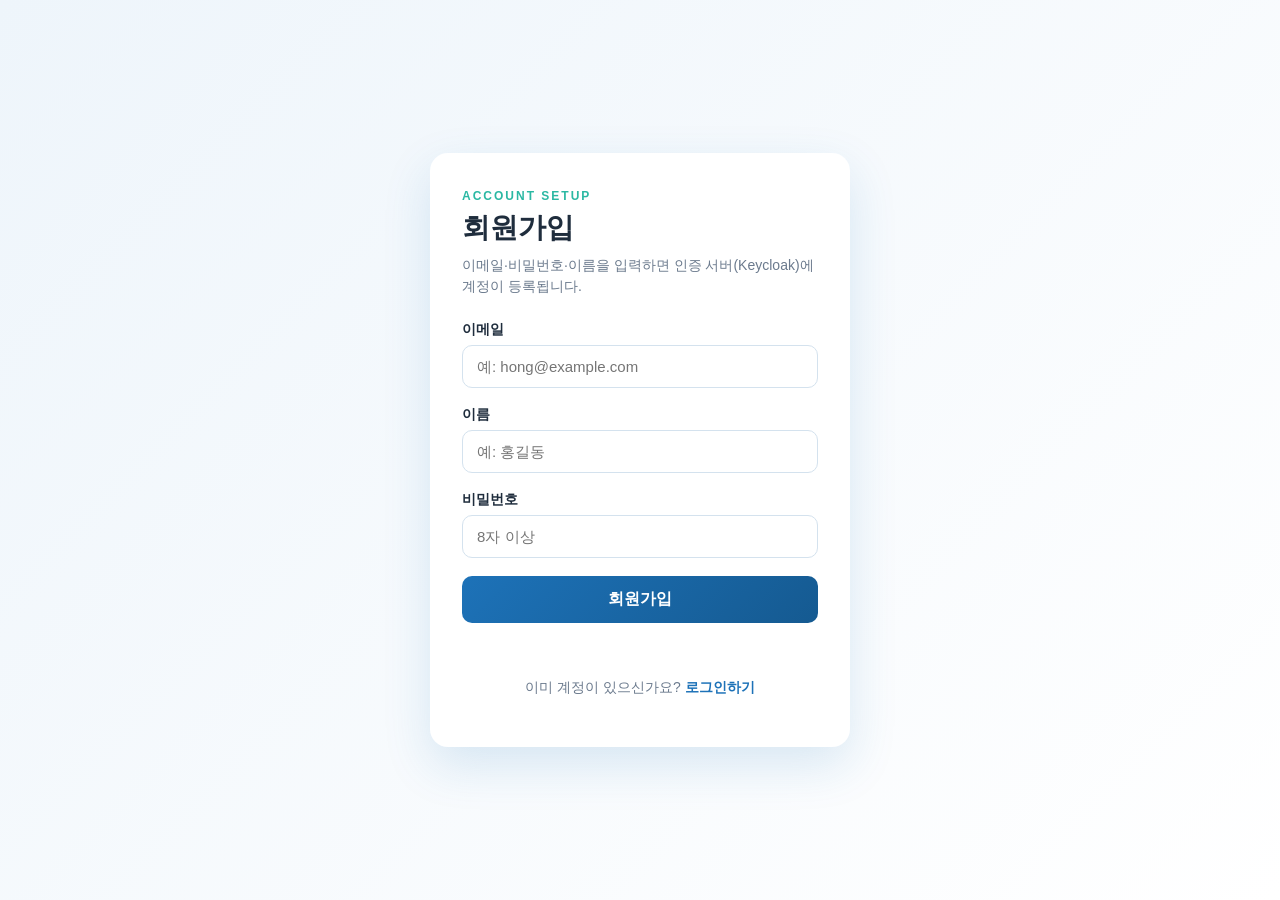
==== src/main/resources/static/register.html @ 912f334b "feat: 커스텀 회원가입 페이지(register.html) 추가 (#25) Keycloak 내장 가입 페이지 리다이렉트 대신 자체 register.html 폼 사용. app.js" ====
<!DOCTYPE html>
<html lang="ko">
<head>
    <meta charset="UTF-8">
    <meta name="viewport" content="width=device-width, initial-scale=1.0">
    <title>회원가입 · MedicalCare+</title>
    <style>
        :root {
            --blue: #1d72b8;
            --blue-dark: #155a91;
            --mint: #2bb8a3;
            --bg: #eef5fb;
            --text: #1f2d3d;
            --muted: #6b7a8d;
            --error: #d64545;
            --success: #1f9d6b;
        }
        * { box-sizing: border-box; }
        body {
            margin: 0;
            font-family: "Segoe UI", "Apple SD Gothic Neo", sans-serif;
            background: linear-gradient(135deg, var(--bg), #ffffff);
            color: var(--text);
            min-height: 100vh;
            display: flex;
            align-items: center;
            justify-content: center;
            padding: 24px;
        }
        .panel {
            width: 100%;
            max-width: 420px;
            background: #ffffff;
            border-radius: 18px;
            box-shadow: 0 18px 48px rgba(29, 114, 184, 0.15);
            padding: 36px 32px;
        }
        .eyebrow {
            margin: 0;
            text-transform: uppercase;
            letter-spacing: 2px;
            font-size: 12px;
            font-weight: 700;
            color: var(--mint);
        }
        h1 { margin: 6px 0 8px; font-size: 28px; }
        .desc { margin: 0 0 24px; color: var(--muted); font-size: 14px; line-height: 1.5; }
        label { display: block; font-weight: 600; font-size: 14px; margin-bottom: 6px; }
        .field { margin-bottom: 18px; }
        input {
            width: 100%;
            padding: 12px 14px;
            border: 1px solid #d4e2ee;
            border-radius: 10px;
            font-size: 15px;
            transition: border-color 0.15s, box-shadow 0.15s;
        }
        input:focus {
            outline: none;
            border-color: var(--blue);
            box-shadow: 0 0 0 3px rgba(29, 114, 184, 0.15);
        }
        button {
            width: 100%;
            padding: 13px;
            border: none;
            border-radius: 10px;
            background: linear-gradient(135deg, var(--blue), var(--blue-dark));
            color: #fff;
            font-size: 16px;
            font-weight: 700;
            cursor: pointer;
            transition: opacity 0.15s;
        }
        button:disabled { opacity: 0.6; cursor: not-allowed; }
        .message { margin: 16px 0 0; font-size: 14px; min-height: 20px; }
        .message.error { color: var(--error); }
        .message.success { color: var(--success); }
        .foot { margin-top: 20px; text-align: center; font-size: 14px; color: var(--muted); }
        .foot a { color: var(--blue); font-weight: 600; text-decoration: none; }
        .foot a:hover { text-decoration: underline; }
    </style>
</head>
<body>
<section class="panel" aria-label="회원가입 폼">
    <p class="eyebrow">Account Setup</p>
    <h1>회원가입</h1>
    <p class="desc">이메일·비밀번호·이름을 입력하면 인증 서버(Keycloak)에 계정이 등록됩니다.</p>

    <form id="registerForm">
        <div class="field">
            <label for="email">이메일</label>
            <input id="email" name="email" type="email" required maxlength="100" autocomplete="email" placeholder="예: hong@example.com">
        </div>
        <div class="field">
            <label for="name">이름</label>
            <input id="name" name="name" type="text" required maxlength="50" autocomplete="name" placeholder="예: 홍길동">
        </div>
        <div class="field">
            <label for="password">비밀번호</label>
            <input id="password" name="password" type="password" required minlength="8" maxlength="200" autocomplete="new-password" placeholder="8자 이상">
        </div>
        <button id="submitButton" type="submit">회원가입</button>
    </form>

    <p id="message" class="message" role="status" aria-live="polite"></p>

    <p class="foot">이미 계정이 있으신가요? <a href="/">로그인하기</a></p>
</section>

<script>
    const form = document.getElementById('registerForm');
    const submitButton = document.getElementById('submitButton');
    const message = document.getElementById('message');

    function showMessage(text, type) {
        message.textContent = text;
        message.className = 'message ' + (type || '');
    }

    const ERROR_MAP = {
        user_already_exists: '이미 가입된 이메일입니다.',
        auth_server_error: '인증 서버 오류가 발생했습니다. 잠시 후 다시 시도해 주세요.'
    };

    form.addEventListener('submit', async (event) => {
        event.preventDefault();

        const email = document.getElementById('email').value.trim();
        const name = document.getElementById('name').value.trim();
        const password = document.getElementById('password').value;

        if (!email || !name || !password) {
            showMessage('모든 항목을 입력해 주세요.', 'error');
            return;
        }
        if (password.length < 8) {
            showMessage('비밀번호는 8자 이상이어야 합니다.', 'error');
            return;
        }

        submitButton.disabled = true;
        showMessage('회원가입 처리 중입니다...', '');

        try {
            const response = await fetch('/api/register', {
                method: 'POST',
                headers: { 'Content-Type': 'application/json' },
                body: JSON.stringify({ email, password, name })
            });

            let payload = null;
            const contentType = response.headers.get('content-type') || '';
            payload = contentType.includes('application/json') ? await response.json() : await response.text();

            if (response.ok) {
                showMessage('회원가입이 완료되었습니다! 잠시 후 로그인 화면으로 이동합니다.', 'success');
                form.reset();
                setTimeout(() => { window.location.href = '/'; }, 1800);
            } else {
                const code = payload && payload.error ? payload.error : '';
                showMessage('회원가입 실패: ' + (ERROR_MAP[code] || code || '알 수 없는 오류'), 'error');
            }
        } catch (error) {
            showMessage('요청 중 오류가 발생했습니다. 잠시 후 다시 시도해 주세요.', 'error');
        } finally {
            submitButton.disabled = false;
        }
    });
</script>
</body>
</html>
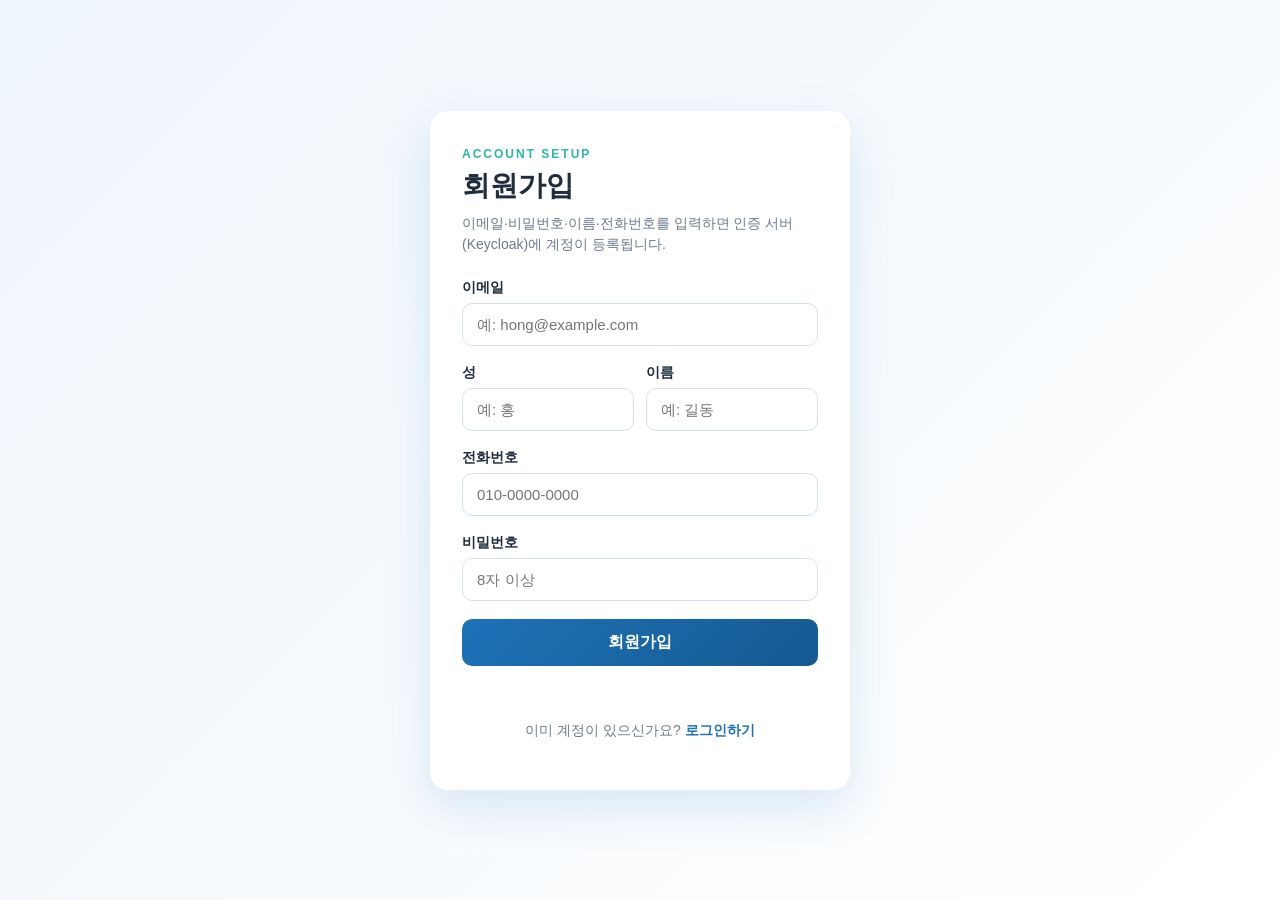
==== commit d1adfe1f: "feat: 회원가입·프로필 개선 — 성/이름 분리 + 전화번호 + 홈 이름표시 + 마이페이지 수정 + 의사 5명 (#30)" ====
--- a/src/main/resources/static/register.html
+++ b/src/main/resources/static/register.html
@@ -47,6 +47,8 @@
         .desc { margin: 0 0 24px; color: var(--muted); font-size: 14px; line-height: 1.5; }
         label { display: block; font-weight: 600; font-size: 14px; margin-bottom: 6px; }
         .field { margin-bottom: 18px; }
+        .name-row { display: flex; gap: 12px; }
+        .name-row > div { flex: 1; }
         input {
             width: 100%;
             padding: 12px 14px;
@@ -85,16 +87,26 @@
 <section class="panel" aria-label="회원가입 폼">
     <p class="eyebrow">Account Setup</p>
     <h1>회원가입</h1>
-    <p class="desc">이메일·비밀번호·이름을 입력하면 인증 서버(Keycloak)에 계정이 등록됩니다.</p>
+    <p class="desc">이메일·비밀번호·이름·전화번호를 입력하면 인증 서버(Keycloak)에 계정이 등록됩니다.</p>
 
     <form id="registerForm">
         <div class="field">
             <label for="email">이메일</label>
             <input id="email" name="email" type="email" required maxlength="100" autocomplete="email" placeholder="예: hong@example.com">
         </div>
+        <div class="field name-row">
+            <div>
+                <label for="lastName">성</label>
+                <input id="lastName" name="lastName" type="text" required maxlength="25" autocomplete="family-name" placeholder="예: 홍">
+            </div>
+            <div>
+                <label for="firstName">이름</label>
+                <input id="firstName" name="firstName" type="text" required maxlength="25" autocomplete="given-name" placeholder="예: 길동">
+            </div>
+        </div>
         <div class="field">
-            <label for="name">이름</label>
-            <input id="name" name="name" type="text" required maxlength="50" autocomplete="name" placeholder="예: 홍길동">
+            <label for="phoneNumber">전화번호</label>
+            <input id="phoneNumber" name="phoneNumber" type="tel" required maxlength="13" autocomplete="tel" inputmode="numeric" placeholder="010-0000-0000">
         </div>
         <div class="field">
             <label for="password">비밀번호</label>
@@ -123,19 +135,44 @@
         auth_server_error: '인증 서버 오류가 발생했습니다. 잠시 후 다시 시도해 주세요.'
     };
 
+    // 전화번호 자동 하이픈 (app.js formatPhoneNumber와 동일 규칙)
+    function formatPhoneNumber(value) {
+        value = value.replace(/[^0-9]/g, '');
+        if (value.length < 4) {
+            return value;
+        }
+        if (value.length < 8) {
+            return `${value.slice(0, 3)}-${value.slice(3)}`;
+        }
+        return `${value.slice(0, 3)}-${value.slice(3, 7)}-${value.slice(7, 11)}`;
+    }
+
+    const phoneInput = document.getElementById('phoneNumber');
+    phoneInput.addEventListener('input', (event) => {
+        event.target.value = formatPhoneNumber(event.target.value);
+    });
+
+    const PHONE_REGEX = /^010-\d{4}-\d{4}$/;
+
     form.addEventListener('submit', async (event) => {
         event.preventDefault();
 
         const email = document.getElementById('email').value.trim();
-        const name = document.getElementById('name').value.trim();
+        const lastName = document.getElementById('lastName').value.trim();
+        const firstName = document.getElementById('firstName').value.trim();
+        const phoneNumber = document.getElementById('phoneNumber').value.trim();
         const password = document.getElementById('password').value;
 
-        if (!email || !name || !password) {
+        if (!email || !lastName || !firstName || !phoneNumber || !password) {
             showMessage('모든 항목을 입력해 주세요.', 'error');
             return;
         }
         if (password.length < 8) {
             showMessage('비밀번호는 8자 이상이어야 합니다.', 'error');
+            return;
+        }
+        if (!PHONE_REGEX.test(phoneNumber)) {
+            showMessage('전화번호는 010-0000-0000 형식으로 입력해 주세요.', 'error');
             return;
         }
 
@@ -146,7 +183,7 @@
             const response = await fetch('/api/register', {
                 method: 'POST',
                 headers: { 'Content-Type': 'application/json' },
-                body: JSON.stringify({ email, password, name })
+                body: JSON.stringify({ email, password, lastName, firstName, phoneNumber })
             });
 
             let payload = null;
